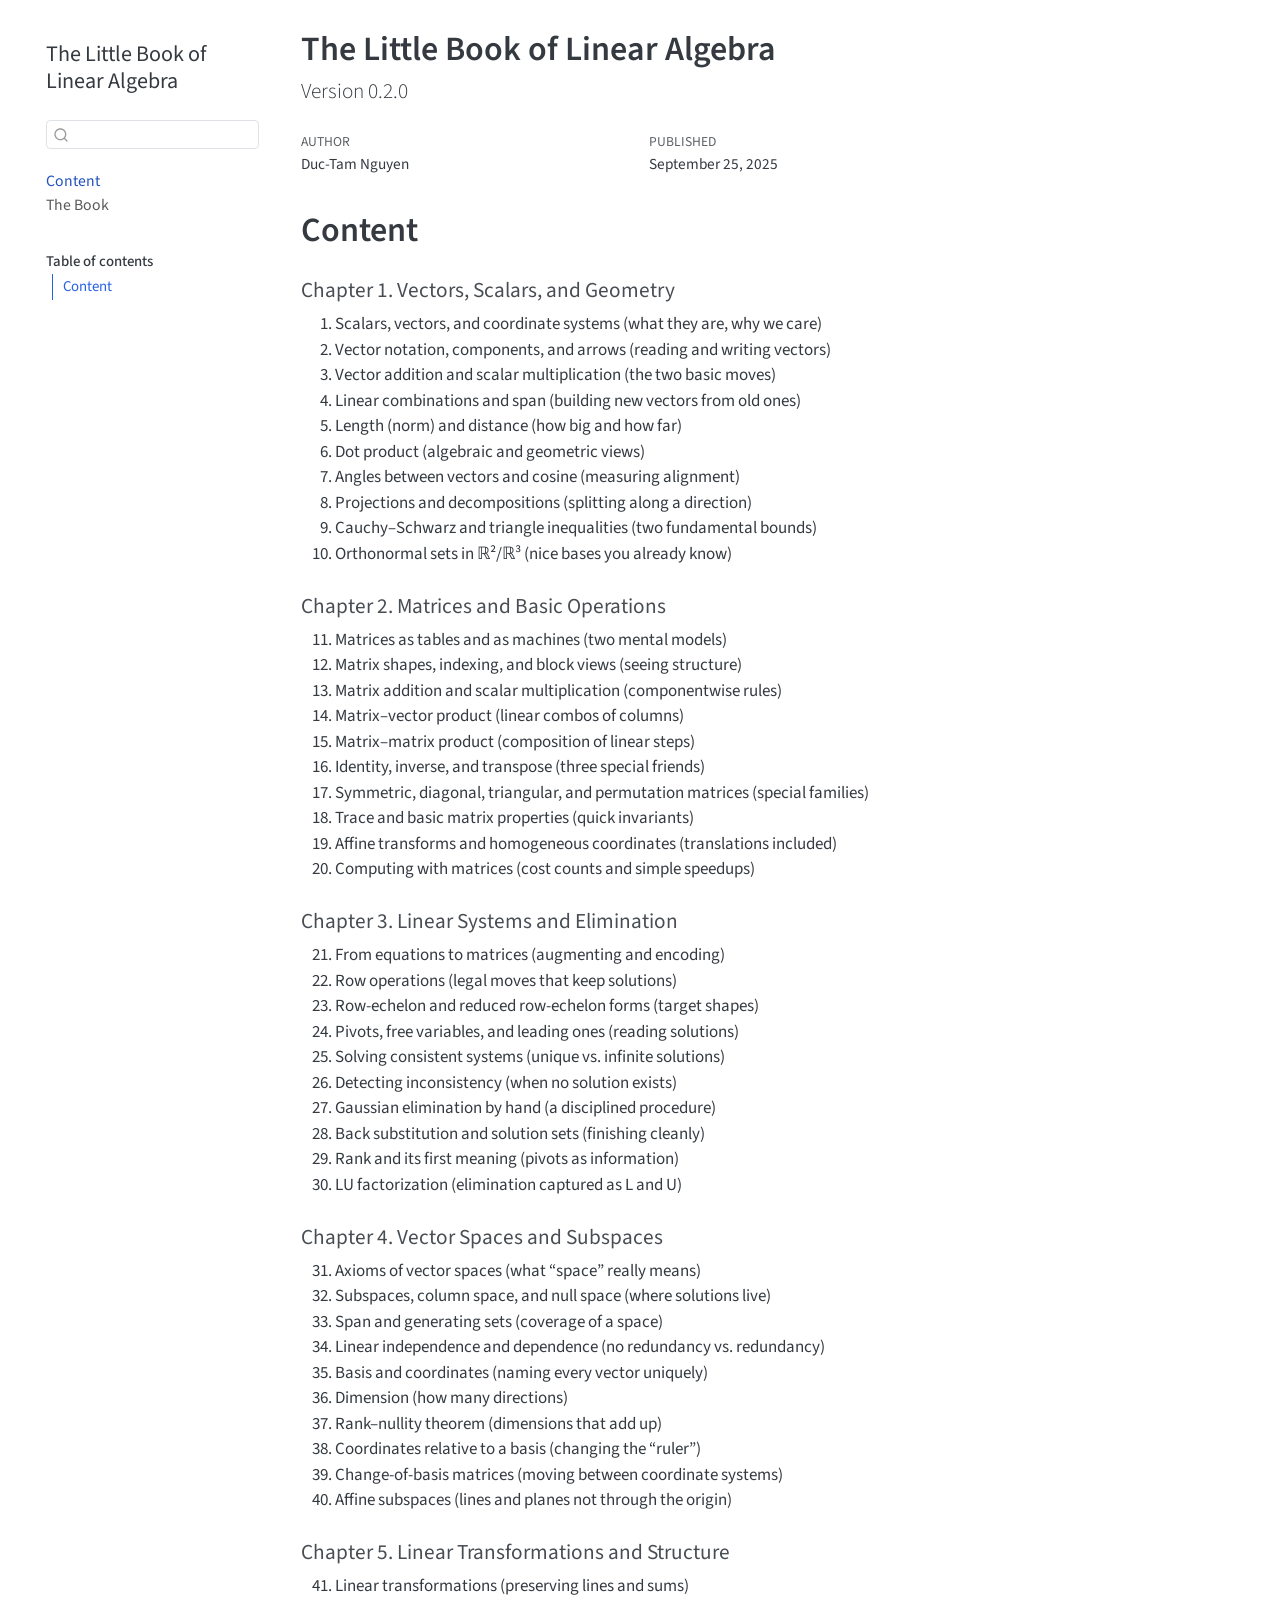
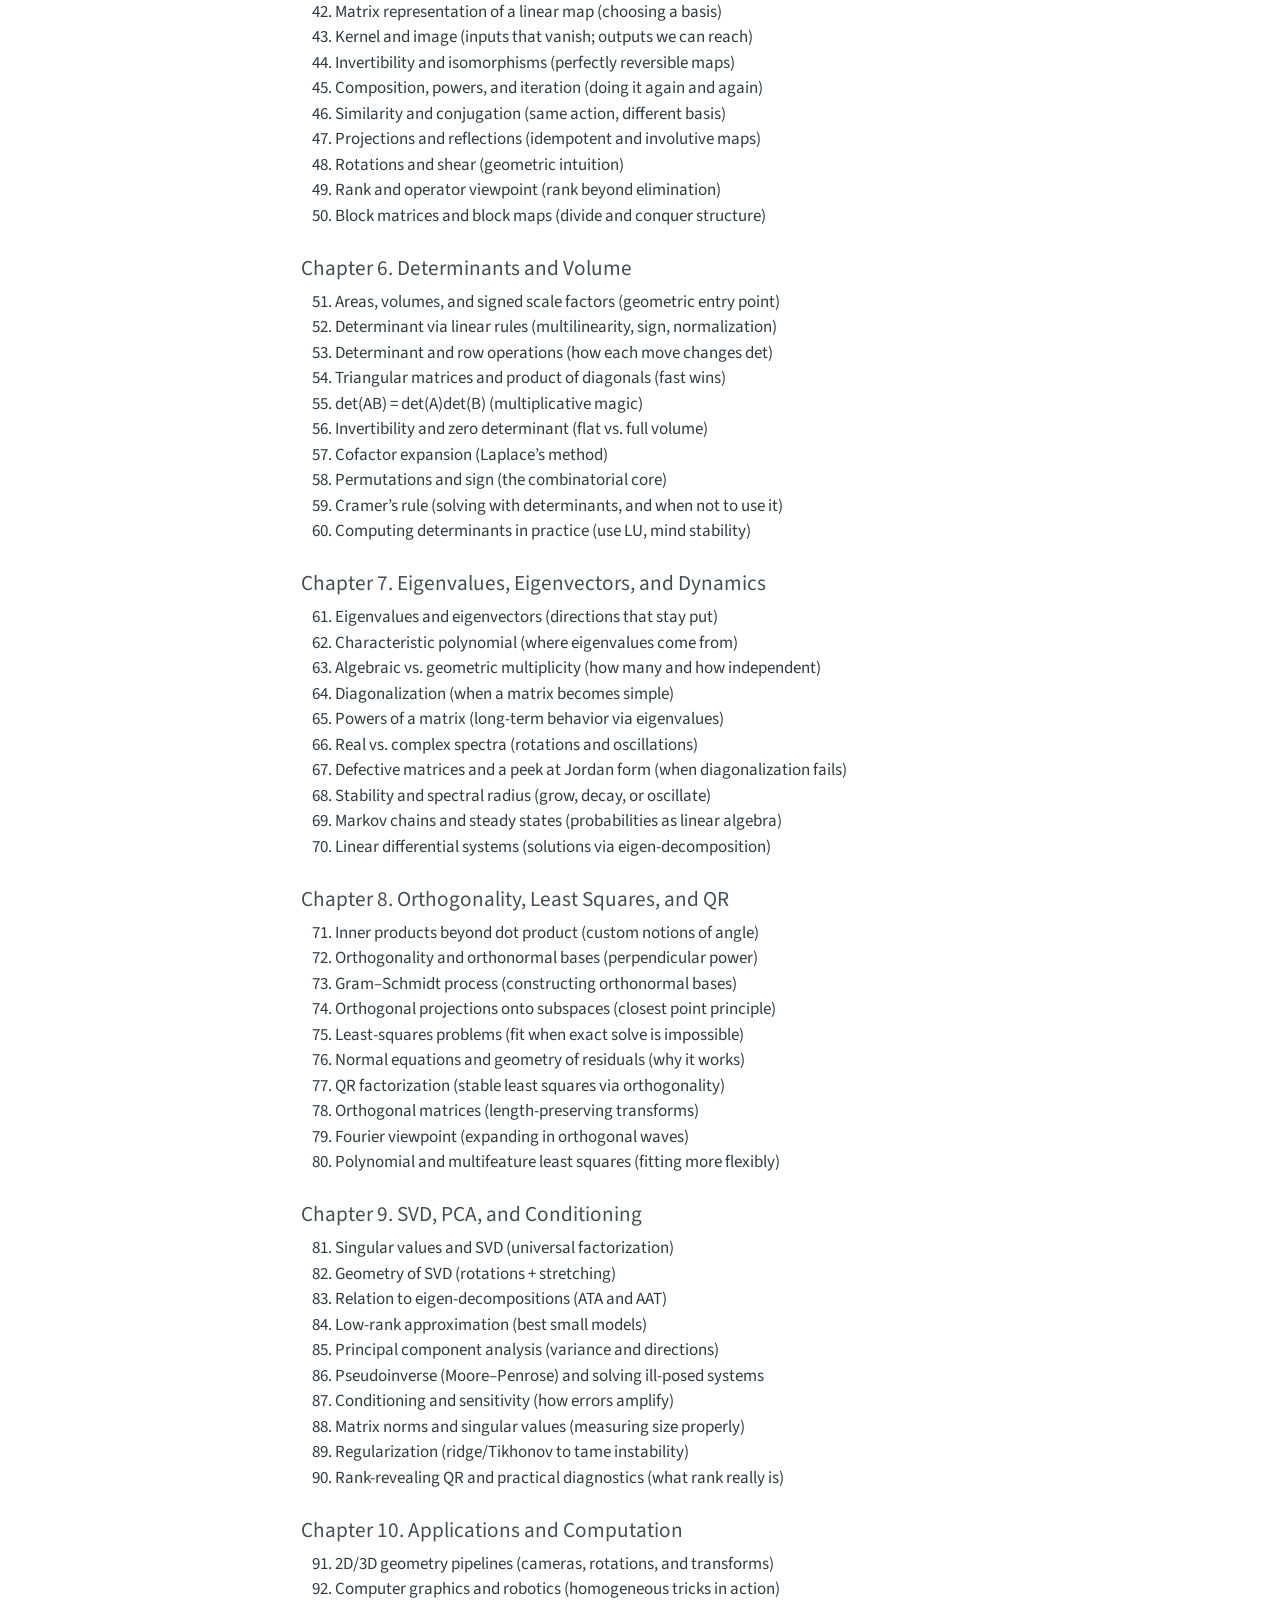
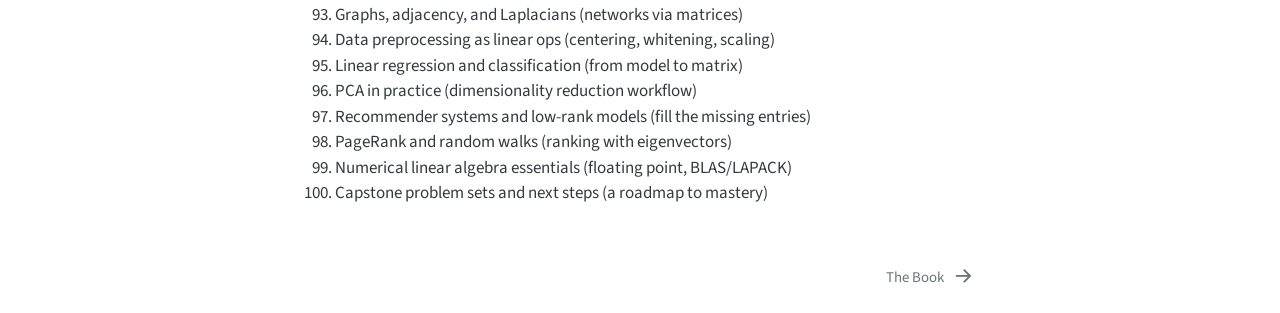
==== docs/index.html @ 1e8b3ba9 "🧮✨ v0.2.0 - Vectors line up, spaces span wide" ====
<!DOCTYPE html>
<html xmlns="http://www.w3.org/1999/xhtml" lang="en" xml:lang="en"><head>

<meta charset="utf-8">
<meta name="generator" content="quarto-1.8.23">

<meta name="viewport" content="width=device-width, initial-scale=1.0, user-scalable=yes">

<meta name="author" content="Duc-Tam Nguyen">
<meta name="dcterms.date" content="2025-09-25">

<title>The Little Book of Linear Algebra</title>
<style>
code{white-space: pre-wrap;}
span.smallcaps{font-variant: small-caps;}
div.columns{display: flex; gap: min(4vw, 1.5em);}
div.column{flex: auto; overflow-x: auto;}
div.hanging-indent{margin-left: 1.5em; text-indent: -1.5em;}
ul.task-list{list-style: none;}
ul.task-list li input[type="checkbox"] {
  width: 0.8em;
  margin: 0 0.8em 0.2em -1em; /* quarto-specific, see https://github.com/quarto-dev/quarto-cli/issues/4556 */ 
  vertical-align: middle;
}
</style>


<script src="site_libs/quarto-nav/quarto-nav.js"></script>
<script src="site_libs/quarto-nav/headroom.min.js"></script>
<script src="site_libs/clipboard/clipboard.min.js"></script>
<script src="site_libs/quarto-search/autocomplete.umd.js"></script>
<script src="site_libs/quarto-search/fuse.min.js"></script>
<script src="site_libs/quarto-search/quarto-search.js"></script>
<meta name="quarto:offset" content="./">
<link href="./books/en-US/book.html" rel="next">
<script src="site_libs/quarto-html/quarto.js" type="module"></script>
<script src="site_libs/quarto-html/tabsets/tabsets.js" type="module"></script>
<script src="site_libs/quarto-html/axe/axe-check.js" type="module"></script>
<script src="site_libs/quarto-html/popper.min.js"></script>
<script src="site_libs/quarto-html/tippy.umd.min.js"></script>
<script src="site_libs/quarto-html/anchor.min.js"></script>
<link href="site_libs/quarto-html/tippy.css" rel="stylesheet">
<link href="site_libs/quarto-html/quarto-syntax-highlighting-1fe81d0376b2c50856e68e651e390326.css" rel="stylesheet" id="quarto-text-highlighting-styles">
<script src="site_libs/bootstrap/bootstrap.min.js"></script>
<link href="site_libs/bootstrap/bootstrap-icons.css" rel="stylesheet">
<link href="site_libs/bootstrap/bootstrap-27c261d06b905028a18691de25d09dde.min.css" rel="stylesheet" append-hash="true" id="quarto-bootstrap" data-mode="light">
<script id="quarto-search-options" type="application/json">{
  "location": "sidebar",
  "copy-button": false,
  "collapse-after": 3,
  "panel-placement": "start",
  "type": "textbox",
  "limit": 50,
  "keyboard-shortcut": [
    "f",
    "/",
    "s"
  ],
  "show-item-context": false,
  "language": {
    "search-no-results-text": "No results",
    "search-matching-documents-text": "matching documents",
    "search-copy-link-title": "Copy link to search",
    "search-hide-matches-text": "Hide additional matches",
    "search-more-match-text": "more match in this document",
    "search-more-matches-text": "more matches in this document",
    "search-clear-button-title": "Clear",
    "search-text-placeholder": "",
    "search-detached-cancel-button-title": "Cancel",
    "search-submit-button-title": "Submit",
    "search-label": "Search"
  }
}</script>


</head>

<body class="nav-sidebar floating quarto-light">

<div id="quarto-search-results"></div>
  <header id="quarto-header" class="headroom fixed-top">
  <nav class="quarto-secondary-nav">
    <div class="container-fluid d-flex">
      <button type="button" class="quarto-btn-toggle btn" data-bs-toggle="collapse" role="button" data-bs-target=".quarto-sidebar-collapse-item" aria-controls="quarto-sidebar" aria-expanded="false" aria-label="Toggle sidebar navigation" onclick="if (window.quartoToggleHeadroom) { window.quartoToggleHeadroom(); }">
        <i class="bi bi-layout-text-sidebar-reverse"></i>
      </button>
        <nav class="quarto-page-breadcrumbs" aria-label="breadcrumb"><ol class="breadcrumb"><li class="breadcrumb-item"><a href="./index.html"><span class="chapter-title">Content</span></a></li></ol></nav>
        <a class="flex-grow-1" role="navigation" data-bs-toggle="collapse" data-bs-target=".quarto-sidebar-collapse-item" aria-controls="quarto-sidebar" aria-expanded="false" aria-label="Toggle sidebar navigation" onclick="if (window.quartoToggleHeadroom) { window.quartoToggleHeadroom(); }">      
        </a>
      <button type="button" class="btn quarto-search-button" aria-label="Search" onclick="window.quartoOpenSearch();">
        <i class="bi bi-search"></i>
      </button>
    </div>
  </nav>
</header>
<!-- content -->
<div id="quarto-content" class="quarto-container page-columns page-rows-contents page-layout-article">
<!-- sidebar -->
  <nav id="quarto-sidebar" class="sidebar collapse collapse-horizontal quarto-sidebar-collapse-item sidebar-navigation floating overflow-auto">
    <div class="pt-lg-2 mt-2 text-left sidebar-header sidebar-header-stacked">
      <a href="./index.html" class="sidebar-logo-link">
      </a>
    <div class="sidebar-title mb-0 py-0">
      <a href="./">The Little Book of Linear Algebra</a> 
    </div>
      </div>
        <div class="mt-2 flex-shrink-0 align-items-center">
        <div class="sidebar-search">
        <div id="quarto-search" class="" title="Search"></div>
        </div>
        </div>
    <div class="sidebar-menu-container"> 
    <ul class="list-unstyled mt-1">
        <li class="sidebar-item">
  <div class="sidebar-item-container"> 
  <a href="./index.html" class="sidebar-item-text sidebar-link active"><span class="chapter-title">Content</span></a>
  </div>
</li>
        <li class="sidebar-item">
  <div class="sidebar-item-container"> 
  <a href="./books/en-US/book.html" class="sidebar-item-text sidebar-link"><span class="chapter-title">The Book</span></a>
  </div>
</li>
    </ul>
    </div>
    <nav id="TOC" role="doc-toc" class="toc-active">
    <h2 id="toc-title">Table of contents</h2>
   
  <ul>
  <li><a href="#content" id="toc-content" class="nav-link active" data-scroll-target="#content">Content</a></li>
  </ul>
</nav>
</nav>
<div id="quarto-sidebar-glass" class="quarto-sidebar-collapse-item" data-bs-toggle="collapse" data-bs-target=".quarto-sidebar-collapse-item"></div>
<!-- margin-sidebar -->
    <div id="quarto-margin-sidebar" class="sidebar margin-sidebar zindex-bottom">
    </div>
<!-- main -->
<main class="content" id="quarto-document-content">

<header id="title-block-header" class="quarto-title-block default">
<div class="quarto-title">
<h1 class="title">The Little Book of Linear Algebra</h1>
<p class="subtitle lead">Version 0.2.0</p>
</div>



<div class="quarto-title-meta">

    <div>
    <div class="quarto-title-meta-heading">Author</div>
    <div class="quarto-title-meta-contents">
             <p>Duc-Tam Nguyen </p>
          </div>
  </div>
    
    <div>
    <div class="quarto-title-meta-heading">Published</div>
    <div class="quarto-title-meta-contents">
      <p class="date">September 25, 2025</p>
    </div>
  </div>
  
    
  </div>
  


</header>


<section id="content" class="level1">
<h1>Content</h1>
<section id="chapter-1.-vectors-scalars-and-geometry" class="level4">
<h4 class="anchored" data-anchor-id="chapter-1.-vectors-scalars-and-geometry">Chapter 1. Vectors, Scalars, and Geometry</h4>
<ol type="1">
<li>Scalars, vectors, and coordinate systems (what they are, why we care)</li>
<li>Vector notation, components, and arrows (reading and writing vectors)</li>
<li>Vector addition and scalar multiplication (the two basic moves)</li>
<li>Linear combinations and span (building new vectors from old ones)</li>
<li>Length (norm) and distance (how big and how far)</li>
<li>Dot product (algebraic and geometric views)</li>
<li>Angles between vectors and cosine (measuring alignment)</li>
<li>Projections and decompositions (splitting along a direction)</li>
<li>Cauchy–Schwarz and triangle inequalities (two fundamental bounds)</li>
<li>Orthonormal sets in ℝ²/ℝ³ (nice bases you already know)</li>
</ol>
</section>
<section id="chapter-2.-matrices-and-basic-operations" class="level4">
<h4 class="anchored" data-anchor-id="chapter-2.-matrices-and-basic-operations">Chapter 2. Matrices and Basic Operations</h4>
<ol start="11" type="1">
<li>Matrices as tables and as machines (two mental models)</li>
<li>Matrix shapes, indexing, and block views (seeing structure)</li>
<li>Matrix addition and scalar multiplication (componentwise rules)</li>
<li>Matrix–vector product (linear combos of columns)</li>
<li>Matrix–matrix product (composition of linear steps)</li>
<li>Identity, inverse, and transpose (three special friends)</li>
<li>Symmetric, diagonal, triangular, and permutation matrices (special families)</li>
<li>Trace and basic matrix properties (quick invariants)</li>
<li>Affine transforms and homogeneous coordinates (translations included)</li>
<li>Computing with matrices (cost counts and simple speedups)</li>
</ol>
</section>
<section id="chapter-3.-linear-systems-and-elimination" class="level4">
<h4 class="anchored" data-anchor-id="chapter-3.-linear-systems-and-elimination">Chapter 3. Linear Systems and Elimination</h4>
<ol start="21" type="1">
<li>From equations to matrices (augmenting and encoding)</li>
<li>Row operations (legal moves that keep solutions)</li>
<li>Row-echelon and reduced row-echelon forms (target shapes)</li>
<li>Pivots, free variables, and leading ones (reading solutions)</li>
<li>Solving consistent systems (unique vs.&nbsp;infinite solutions)</li>
<li>Detecting inconsistency (when no solution exists)</li>
<li>Gaussian elimination by hand (a disciplined procedure)</li>
<li>Back substitution and solution sets (finishing cleanly)</li>
<li>Rank and its first meaning (pivots as information)</li>
<li>LU factorization (elimination captured as L and U)</li>
</ol>
</section>
<section id="chapter-4.-vector-spaces-and-subspaces" class="level4">
<h4 class="anchored" data-anchor-id="chapter-4.-vector-spaces-and-subspaces">Chapter 4. Vector Spaces and Subspaces</h4>
<ol start="31" type="1">
<li>Axioms of vector spaces (what “space” really means)</li>
<li>Subspaces, column space, and null space (where solutions live)</li>
<li>Span and generating sets (coverage of a space)</li>
<li>Linear independence and dependence (no redundancy vs.&nbsp;redundancy)</li>
<li>Basis and coordinates (naming every vector uniquely)</li>
<li>Dimension (how many directions)</li>
<li>Rank–nullity theorem (dimensions that add up)</li>
<li>Coordinates relative to a basis (changing the “ruler”)</li>
<li>Change-of-basis matrices (moving between coordinate systems)</li>
<li>Affine subspaces (lines and planes not through the origin)</li>
</ol>
</section>
<section id="chapter-5.-linear-transformations-and-structure" class="level4">
<h4 class="anchored" data-anchor-id="chapter-5.-linear-transformations-and-structure">Chapter 5. Linear Transformations and Structure</h4>
<ol start="41" type="1">
<li>Linear transformations (preserving lines and sums)</li>
<li>Matrix representation of a linear map (choosing a basis)</li>
<li>Kernel and image (inputs that vanish; outputs we can reach)</li>
<li>Invertibility and isomorphisms (perfectly reversible maps)</li>
<li>Composition, powers, and iteration (doing it again and again)</li>
<li>Similarity and conjugation (same action, different basis)</li>
<li>Projections and reflections (idempotent and involutive maps)</li>
<li>Rotations and shear (geometric intuition)</li>
<li>Rank and operator viewpoint (rank beyond elimination)</li>
<li>Block matrices and block maps (divide and conquer structure)</li>
</ol>
</section>
<section id="chapter-6.-determinants-and-volume" class="level4">
<h4 class="anchored" data-anchor-id="chapter-6.-determinants-and-volume">Chapter 6. Determinants and Volume</h4>
<ol start="51" type="1">
<li>Areas, volumes, and signed scale factors (geometric entry point)</li>
<li>Determinant via linear rules (multilinearity, sign, normalization)</li>
<li>Determinant and row operations (how each move changes det)</li>
<li>Triangular matrices and product of diagonals (fast wins)</li>
<li>det(AB) = det(A)det(B) (multiplicative magic)</li>
<li>Invertibility and zero determinant (flat vs.&nbsp;full volume)</li>
<li>Cofactor expansion (Laplace’s method)</li>
<li>Permutations and sign (the combinatorial core)</li>
<li>Cramer’s rule (solving with determinants, and when not to use it)</li>
<li>Computing determinants in practice (use LU, mind stability)</li>
</ol>
</section>
<section id="chapter-7.-eigenvalues-eigenvectors-and-dynamics" class="level4">
<h4 class="anchored" data-anchor-id="chapter-7.-eigenvalues-eigenvectors-and-dynamics">Chapter 7. Eigenvalues, Eigenvectors, and Dynamics</h4>
<ol start="61" type="1">
<li>Eigenvalues and eigenvectors (directions that stay put)</li>
<li>Characteristic polynomial (where eigenvalues come from)</li>
<li>Algebraic vs.&nbsp;geometric multiplicity (how many and how independent)</li>
<li>Diagonalization (when a matrix becomes simple)</li>
<li>Powers of a matrix (long-term behavior via eigenvalues)</li>
<li>Real vs.&nbsp;complex spectra (rotations and oscillations)</li>
<li>Defective matrices and a peek at Jordan form (when diagonalization fails)</li>
<li>Stability and spectral radius (grow, decay, or oscillate)</li>
<li>Markov chains and steady states (probabilities as linear algebra)</li>
<li>Linear differential systems (solutions via eigen-decomposition)</li>
</ol>
</section>
<section id="chapter-8.-orthogonality-least-squares-and-qr" class="level4">
<h4 class="anchored" data-anchor-id="chapter-8.-orthogonality-least-squares-and-qr">Chapter 8. Orthogonality, Least Squares, and QR</h4>
<ol start="71" type="1">
<li>Inner products beyond dot product (custom notions of angle)</li>
<li>Orthogonality and orthonormal bases (perpendicular power)</li>
<li>Gram–Schmidt process (constructing orthonormal bases)</li>
<li>Orthogonal projections onto subspaces (closest point principle)</li>
<li>Least-squares problems (fit when exact solve is impossible)</li>
<li>Normal equations and geometry of residuals (why it works)</li>
<li>QR factorization (stable least squares via orthogonality)</li>
<li>Orthogonal matrices (length-preserving transforms)</li>
<li>Fourier viewpoint (expanding in orthogonal waves)</li>
<li>Polynomial and multifeature least squares (fitting more flexibly)</li>
</ol>
</section>
<section id="chapter-9.-svd-pca-and-conditioning" class="level4">
<h4 class="anchored" data-anchor-id="chapter-9.-svd-pca-and-conditioning">Chapter 9. SVD, PCA, and Conditioning</h4>
<ol start="81" type="1">
<li>Singular values and SVD (universal factorization)</li>
<li>Geometry of SVD (rotations + stretching)</li>
<li>Relation to eigen-decompositions (ATA and AAT)</li>
<li>Low-rank approximation (best small models)</li>
<li>Principal component analysis (variance and directions)</li>
<li>Pseudoinverse (Moore–Penrose) and solving ill-posed systems</li>
<li>Conditioning and sensitivity (how errors amplify)</li>
<li>Matrix norms and singular values (measuring size properly)</li>
<li>Regularization (ridge/Tikhonov to tame instability)</li>
<li>Rank-revealing QR and practical diagnostics (what rank really is)</li>
</ol>
</section>
<section id="chapter-10.-applications-and-computation" class="level4">
<h4 class="anchored" data-anchor-id="chapter-10.-applications-and-computation">Chapter 10. Applications and Computation</h4>
<ol start="91" type="1">
<li>2D/3D geometry pipelines (cameras, rotations, and transforms)</li>
<li>Computer graphics and robotics (homogeneous tricks in action)</li>
<li>Graphs, adjacency, and Laplacians (networks via matrices)</li>
<li>Data preprocessing as linear ops (centering, whitening, scaling)</li>
<li>Linear regression and classification (from model to matrix)</li>
<li>PCA in practice (dimensionality reduction workflow)</li>
<li>Recommender systems and low-rank models (fill the missing entries)</li>
<li>PageRank and random walks (ranking with eigenvectors)</li>
<li>Numerical linear algebra essentials (floating point, BLAS/LAPACK)</li>
<li>Capstone problem sets and next steps (a roadmap to mastery)</li>
</ol>


</section>
</section>

</main> <!-- /main -->
<script id="quarto-html-after-body" type="application/javascript">
  window.document.addEventListener("DOMContentLoaded", function (event) {
    const icon = "";
    const anchorJS = new window.AnchorJS();
    anchorJS.options = {
      placement: 'right',
      icon: icon
    };
    anchorJS.add('.anchored');
    const isCodeAnnotation = (el) => {
      for (const clz of el.classList) {
        if (clz.startsWith('code-annotation-')) {                     
          return true;
        }
      }
      return false;
    }
    const onCopySuccess = function(e) {
      // button target
      const button = e.trigger;
      // don't keep focus
      button.blur();
      // flash "checked"
      button.classList.add('code-copy-button-checked');
      var currentTitle = button.getAttribute("title");
      button.setAttribute("title", "Copied!");
      let tooltip;
      if (window.bootstrap) {
        button.setAttribute("data-bs-toggle", "tooltip");
        button.setAttribute("data-bs-placement", "left");
        button.setAttribute("data-bs-title", "Copied!");
        tooltip = new bootstrap.Tooltip(button, 
          { trigger: "manual", 
            customClass: "code-copy-button-tooltip",
            offset: [0, -8]});
        tooltip.show();    
      }
      setTimeout(function() {
        if (tooltip) {
          tooltip.hide();
          button.removeAttribute("data-bs-title");
          button.removeAttribute("data-bs-toggle");
          button.removeAttribute("data-bs-placement");
        }
        button.setAttribute("title", currentTitle);
        button.classList.remove('code-copy-button-checked');
      }, 1000);
      // clear code selection
      e.clearSelection();
    }
    const getTextToCopy = function(trigger) {
      const outerScaffold = trigger.parentElement.cloneNode(true);
      const codeEl = outerScaffold.querySelector('code');
      for (const childEl of codeEl.children) {
        if (isCodeAnnotation(childEl)) {
          childEl.remove();
        }
      }
      return codeEl.innerText;
    }
    const clipboard = new window.ClipboardJS('.code-copy-button:not([data-in-quarto-modal])', {
      text: getTextToCopy
    });
    clipboard.on('success', onCopySuccess);
    if (window.document.getElementById('quarto-embedded-source-code-modal')) {
      const clipboardModal = new window.ClipboardJS('.code-copy-button[data-in-quarto-modal]', {
        text: getTextToCopy,
        container: window.document.getElementById('quarto-embedded-source-code-modal')
      });
      clipboardModal.on('success', onCopySuccess);
    }
      var localhostRegex = new RegExp(/^(?:http|https):\/\/localhost\:?[0-9]*\//);
      var mailtoRegex = new RegExp(/^mailto:/);
        var filterRegex = new RegExp('/' + window.location.host + '/');
      var isInternal = (href) => {
          return filterRegex.test(href) || localhostRegex.test(href) || mailtoRegex.test(href);
      }
      // Inspect non-navigation links and adorn them if external
     var links = window.document.querySelectorAll('a[href]:not(.nav-link):not(.navbar-brand):not(.toc-action):not(.sidebar-link):not(.sidebar-item-toggle):not(.pagination-link):not(.no-external):not([aria-hidden]):not(.dropdown-item):not(.quarto-navigation-tool):not(.about-link)');
      for (var i=0; i<links.length; i++) {
        const link = links[i];
        if (!isInternal(link.href)) {
          // undo the damage that might have been done by quarto-nav.js in the case of
          // links that we want to consider external
          if (link.dataset.originalHref !== undefined) {
            link.href = link.dataset.originalHref;
          }
        }
      }
    function tippyHover(el, contentFn, onTriggerFn, onUntriggerFn) {
      const config = {
        allowHTML: true,
        maxWidth: 500,
        delay: 100,
        arrow: false,
        appendTo: function(el) {
            return el.parentElement;
        },
        interactive: true,
        interactiveBorder: 10,
        theme: 'quarto',
        placement: 'bottom-start',
      };
      if (contentFn) {
        config.content = contentFn;
      }
      if (onTriggerFn) {
        config.onTrigger = onTriggerFn;
      }
      if (onUntriggerFn) {
        config.onUntrigger = onUntriggerFn;
      }
      window.tippy(el, config); 
    }
    const noterefs = window.document.querySelectorAll('a[role="doc-noteref"]');
    for (var i=0; i<noterefs.length; i++) {
      const ref = noterefs[i];
      tippyHover(ref, function() {
        // use id or data attribute instead here
        let href = ref.getAttribute('data-footnote-href') || ref.getAttribute('href');
        try { href = new URL(href).hash; } catch {}
        const id = href.replace(/^#\/?/, "");
        const note = window.document.getElementById(id);
        if (note) {
          return note.innerHTML;
        } else {
          return "";
        }
      });
    }
    const xrefs = window.document.querySelectorAll('a.quarto-xref');
    const processXRef = (id, note) => {
      // Strip column container classes
      const stripColumnClz = (el) => {
        el.classList.remove("page-full", "page-columns");
        if (el.children) {
          for (const child of el.children) {
            stripColumnClz(child);
          }
        }
      }
      stripColumnClz(note)
      if (id === null || id.startsWith('sec-')) {
        // Special case sections, only their first couple elements
        const container = document.createElement("div");
        if (note.children && note.children.length > 2) {
          container.appendChild(note.children[0].cloneNode(true));
          for (let i = 1; i < note.children.length; i++) {
            const child = note.children[i];
            if (child.tagName === "P" && child.innerText === "") {
              continue;
            } else {
              container.appendChild(child.cloneNode(true));
              break;
            }
          }
          if (window.Quarto?.typesetMath) {
            window.Quarto.typesetMath(container);
          }
          return container.innerHTML
        } else {
          if (window.Quarto?.typesetMath) {
            window.Quarto.typesetMath(note);
          }
          return note.innerHTML;
        }
      } else {
        // Remove any anchor links if they are present
        const anchorLink = note.querySelector('a.anchorjs-link');
        if (anchorLink) {
          anchorLink.remove();
        }
        if (window.Quarto?.typesetMath) {
          window.Quarto.typesetMath(note);
        }
        if (note.classList.contains("callout")) {
          return note.outerHTML;
        } else {
          return note.innerHTML;
        }
      }
    }
    for (var i=0; i<xrefs.length; i++) {
      const xref = xrefs[i];
      tippyHover(xref, undefined, function(instance) {
        instance.disable();
        let url = xref.getAttribute('href');
        let hash = undefined; 
        if (url.startsWith('#')) {
          hash = url;
        } else {
          try { hash = new URL(url).hash; } catch {}
        }
        if (hash) {
          const id = hash.replace(/^#\/?/, "");
          const note = window.document.getElementById(id);
          if (note !== null) {
            try {
              const html = processXRef(id, note.cloneNode(true));
              instance.setContent(html);
            } finally {
              instance.enable();
              instance.show();
            }
          } else {
            // See if we can fetch this
            fetch(url.split('#')[0])
            .then(res => res.text())
            .then(html => {
              const parser = new DOMParser();
              const htmlDoc = parser.parseFromString(html, "text/html");
              const note = htmlDoc.getElementById(id);
              if (note !== null) {
                const html = processXRef(id, note);
                instance.setContent(html);
              } 
            }).finally(() => {
              instance.enable();
              instance.show();
            });
          }
        } else {
          // See if we can fetch a full url (with no hash to target)
          // This is a special case and we should probably do some content thinning / targeting
          fetch(url)
          .then(res => res.text())
          .then(html => {
            const parser = new DOMParser();
            const htmlDoc = parser.parseFromString(html, "text/html");
            const note = htmlDoc.querySelector('main.content');
            if (note !== null) {
              // This should only happen for chapter cross references
              // (since there is no id in the URL)
              // remove the first header
              if (note.children.length > 0 && note.children[0].tagName === "HEADER") {
                note.children[0].remove();
              }
              const html = processXRef(null, note);
              instance.setContent(html);
            } 
          }).finally(() => {
            instance.enable();
            instance.show();
          });
        }
      }, function(instance) {
      });
    }
        let selectedAnnoteEl;
        const selectorForAnnotation = ( cell, annotation) => {
          let cellAttr = 'data-code-cell="' + cell + '"';
          let lineAttr = 'data-code-annotation="' +  annotation + '"';
          const selector = 'span[' + cellAttr + '][' + lineAttr + ']';
          return selector;
        }
        const selectCodeLines = (annoteEl) => {
          const doc = window.document;
          const targetCell = annoteEl.getAttribute("data-target-cell");
          const targetAnnotation = annoteEl.getAttribute("data-target-annotation");
          const annoteSpan = window.document.querySelector(selectorForAnnotation(targetCell, targetAnnotation));
          const lines = annoteSpan.getAttribute("data-code-lines").split(",");
          const lineIds = lines.map((line) => {
            return targetCell + "-" + line;
          })
          let top = null;
          let height = null;
          let parent = null;
          if (lineIds.length > 0) {
              //compute the position of the single el (top and bottom and make a div)
              const el = window.document.getElementById(lineIds[0]);
              top = el.offsetTop;
              height = el.offsetHeight;
              parent = el.parentElement.parentElement;
            if (lineIds.length > 1) {
              const lastEl = window.document.getElementById(lineIds[lineIds.length - 1]);
              const bottom = lastEl.offsetTop + lastEl.offsetHeight;
              height = bottom - top;
            }
            if (top !== null && height !== null && parent !== null) {
              // cook up a div (if necessary) and position it 
              let div = window.document.getElementById("code-annotation-line-highlight");
              if (div === null) {
                div = window.document.createElement("div");
                div.setAttribute("id", "code-annotation-line-highlight");
                div.style.position = 'absolute';
                parent.appendChild(div);
              }
              div.style.top = top - 2 + "px";
              div.style.height = height + 4 + "px";
              div.style.left = 0;
              let gutterDiv = window.document.getElementById("code-annotation-line-highlight-gutter");
              if (gutterDiv === null) {
                gutterDiv = window.document.createElement("div");
                gutterDiv.setAttribute("id", "code-annotation-line-highlight-gutter");
                gutterDiv.style.position = 'absolute';
                const codeCell = window.document.getElementById(targetCell);
                const gutter = codeCell.querySelector('.code-annotation-gutter');
                gutter.appendChild(gutterDiv);
              }
              gutterDiv.style.top = top - 2 + "px";
              gutterDiv.style.height = height + 4 + "px";
            }
            selectedAnnoteEl = annoteEl;
          }
        };
        const unselectCodeLines = () => {
          const elementsIds = ["code-annotation-line-highlight", "code-annotation-line-highlight-gutter"];
          elementsIds.forEach((elId) => {
            const div = window.document.getElementById(elId);
            if (div) {
              div.remove();
            }
          });
          selectedAnnoteEl = undefined;
        };
          // Handle positioning of the toggle
      window.addEventListener(
        "resize",
        throttle(() => {
          elRect = undefined;
          if (selectedAnnoteEl) {
            selectCodeLines(selectedAnnoteEl);
          }
        }, 10)
      );
      function throttle(fn, ms) {
      let throttle = false;
      let timer;
        return (...args) => {
          if(!throttle) { // first call gets through
              fn.apply(this, args);
              throttle = true;
          } else { // all the others get throttled
              if(timer) clearTimeout(timer); // cancel #2
              timer = setTimeout(() => {
                fn.apply(this, args);
                timer = throttle = false;
              }, ms);
          }
        };
      }
        // Attach click handler to the DT
        const annoteDls = window.document.querySelectorAll('dt[data-target-cell]');
        for (const annoteDlNode of annoteDls) {
          annoteDlNode.addEventListener('click', (event) => {
            const clickedEl = event.target;
            if (clickedEl !== selectedAnnoteEl) {
              unselectCodeLines();
              const activeEl = window.document.querySelector('dt[data-target-cell].code-annotation-active');
              if (activeEl) {
                activeEl.classList.remove('code-annotation-active');
              }
              selectCodeLines(clickedEl);
              clickedEl.classList.add('code-annotation-active');
            } else {
              // Unselect the line
              unselectCodeLines();
              clickedEl.classList.remove('code-annotation-active');
            }
          });
        }
    const findCites = (el) => {
      const parentEl = el.parentElement;
      if (parentEl) {
        const cites = parentEl.dataset.cites;
        if (cites) {
          return {
            el,
            cites: cites.split(' ')
          };
        } else {
          return findCites(el.parentElement)
        }
      } else {
        return undefined;
      }
    };
    var bibliorefs = window.document.querySelectorAll('a[role="doc-biblioref"]');
    for (var i=0; i<bibliorefs.length; i++) {
      const ref = bibliorefs[i];
      const citeInfo = findCites(ref);
      if (citeInfo) {
        tippyHover(citeInfo.el, function() {
          var popup = window.document.createElement('div');
          citeInfo.cites.forEach(function(cite) {
            var citeDiv = window.document.createElement('div');
            citeDiv.classList.add('hanging-indent');
            citeDiv.classList.add('csl-entry');
            var biblioDiv = window.document.getElementById('ref-' + cite);
            if (biblioDiv) {
              citeDiv.innerHTML = biblioDiv.innerHTML;
            }
            popup.appendChild(citeDiv);
          });
          return popup.innerHTML;
        });
      }
    }
  });
  </script>
<nav class="page-navigation">
  <div class="nav-page nav-page-previous">
  </div>
  <div class="nav-page nav-page-next">
      <a href="./books/en-US/book.html" class="pagination-link" aria-label="The Book">
        <span class="nav-page-text"><span class="chapter-title">The Book</span></span> <i class="bi bi-arrow-right-short"></i>
      </a>
  </div>
</nav>
</div> <!-- /content -->




</body></html>
---- docs/site_libs/quarto-html/tippy.css ----
.tippy-box[data-animation=fade][data-state=hidden]{opacity:0}[data-tippy-root]{max-width:calc(100vw - 10px)}.tippy-box{position:relative;background-color:#333;color:#fff;border-radius:4px;font-size:14px;line-height:1.4;white-space:normal;outline:0;transition-property:transform,visibility,opacity}.tippy-box[data-placement^=top]>.tippy-arrow{bottom:0}.tippy-box[data-placement^=top]>.tippy-arrow:before{bottom:-7px;left:0;border-width:8px 8px 0;border-top-color:initial;transform-origin:center top}.tippy-box[data-placement^=bottom]>.tippy-arrow{top:0}.tippy-box[data-placement^=bottom]>.tippy-arrow:before{top:-7px;left:0;border-width:0 8px 8px;border-bottom-color:initial;transform-origin:center bottom}.tippy-box[data-placement^=left]>.tippy-arrow{right:0}.tippy-box[data-placement^=left]>.tippy-arrow:before{border-width:8px 0 8px 8px;border-left-color:initial;right:-7px;transform-origin:center left}.tippy-box[data-placement^=right]>.tippy-arrow{left:0}.tippy-box[data-placement^=right]>.tippy-arrow:before{left:-7px;border-width:8px 8px 8px 0;border-right-color:initial;transform-origin:center right}.tippy-box[data-inertia][data-state=visible]{transition-timing-function:cubic-bezier(.54,1.5,.38,1.11)}.tippy-arrow{width:16px;height:16px;color:#333}.tippy-arrow:before{content:"";position:absolute;border-color:transparent;border-style:solid}.tippy-content{position:relative;padding:5px 9px;z-index:1}
---- docs/site_libs/quarto-html/quarto-syntax-highlighting-1fe81d0376b2c50856e68e651e390326.css ----
/* quarto syntax highlight colors */
:root {
  --quarto-hl-ot-color: #003B4F;
  --quarto-hl-at-color: #657422;
  --quarto-hl-ss-color: #20794D;
  --quarto-hl-an-color: #5E5E5E;
  --quarto-hl-fu-color: #4758AB;
  --quarto-hl-st-color: #20794D;
  --quarto-hl-cf-color: #003B4F;
  --quarto-hl-op-color: #5E5E5E;
  --quarto-hl-er-color: #AD0000;
  --quarto-hl-bn-color: #AD0000;
  --quarto-hl-al-color: #AD0000;
  --quarto-hl-va-color: #111111;
  --quarto-hl-bu-color: inherit;
  --quarto-hl-ex-color: inherit;
  --quarto-hl-pp-color: #AD0000;
  --quarto-hl-in-color: #5E5E5E;
  --quarto-hl-vs-color: #20794D;
  --quarto-hl-wa-color: #5E5E5E;
  --quarto-hl-do-color: #5E5E5E;
  --quarto-hl-im-color: #00769E;
  --quarto-hl-ch-color: #20794D;
  --quarto-hl-dt-color: #AD0000;
  --quarto-hl-fl-color: #AD0000;
  --quarto-hl-co-color: #5E5E5E;
  --quarto-hl-cv-color: #5E5E5E;
  --quarto-hl-cn-color: #8f5902;
  --quarto-hl-sc-color: #5E5E5E;
  --quarto-hl-dv-color: #AD0000;
  --quarto-hl-kw-color: #003B4F;
}

/* other quarto variables */
:root {
  --quarto-font-monospace: SFMono-Regular, Menlo, Monaco, Consolas, "Liberation Mono", "Courier New", monospace;
}

/* syntax highlight based on Pandoc's rules */
pre > code.sourceCode > span {
  color: #003B4F;
}

code.sourceCode > span {
  color: #003B4F;
}

div.sourceCode,
div.sourceCode pre.sourceCode {
  color: #003B4F;
}

/* Normal */
code span {
  color: #003B4F;
}

/* Alert */
code span.al {
  color: #AD0000;
  font-style: inherit;
}

/* Annotation */
code span.an {
  color: #5E5E5E;
  font-style: inherit;
}

/* Attribute */
code span.at {
  color: #657422;
  font-style: inherit;
}

/* BaseN */
code span.bn {
  color: #AD0000;
  font-style: inherit;
}

/* BuiltIn */
code span.bu {
  font-style: inherit;
}

/* ControlFlow */
code span.cf {
  color: #003B4F;
  font-weight: bold;
  font-style: inherit;
}

/* Char */
code span.ch {
  color: #20794D;
  font-style: inherit;
}

/* Constant */
code span.cn {
  color: #8f5902;
  font-style: inherit;
}

/* Comment */
code span.co {
  color: #5E5E5E;
  font-style: inherit;
}

/* CommentVar */
code span.cv {
  color: #5E5E5E;
  font-style: italic;
}

/* Documentation */
code span.do {
  color: #5E5E5E;
  font-style: italic;
}

/* DataType */
code span.dt {
  color: #AD0000;
  font-style: inherit;
}

/* DecVal */
code span.dv {
  color: #AD0000;
  font-style: inherit;
}

/* Error */
code span.er {
  color: #AD0000;
  font-style: inherit;
}

/* Extension */
code span.ex {
  font-style: inherit;
}

/* Float */
code span.fl {
  color: #AD0000;
  font-style: inherit;
}

/* Function */
code span.fu {
  color: #4758AB;
  font-style: inherit;
}

/* Import */
code span.im {
  color: #00769E;
  font-style: inherit;
}

/* Information */
code span.in {
  color: #5E5E5E;
  font-style: inherit;
}

/* Keyword */
code span.kw {
  color: #003B4F;
  font-weight: bold;
  font-style: inherit;
}

/* Operator */
code span.op {
  color: #5E5E5E;
  font-style: inherit;
}

/* Other */
code span.ot {
  color: #003B4F;
  font-style: inherit;
}

/* Preprocessor */
code span.pp {
  color: #AD0000;
  font-style: inherit;
}

/* SpecialChar */
code span.sc {
  color: #5E5E5E;
  font-style: inherit;
}

/* SpecialString */
code span.ss {
  color: #20794D;
  font-style: inherit;
}

/* String */
code span.st {
  color: #20794D;
  font-style: inherit;
}

/* Variable */
code span.va {
  color: #111111;
  font-style: inherit;
}

/* VerbatimString */
code span.vs {
  color: #20794D;
  font-style: inherit;
}

/* Warning */
code span.wa {
  color: #5E5E5E;
  font-style: italic;
}

.prevent-inlining {
  content: "</";
}

/*# sourceMappingURL=0962dd5d778b71b9c38e7b9c80c0f202.css.map */
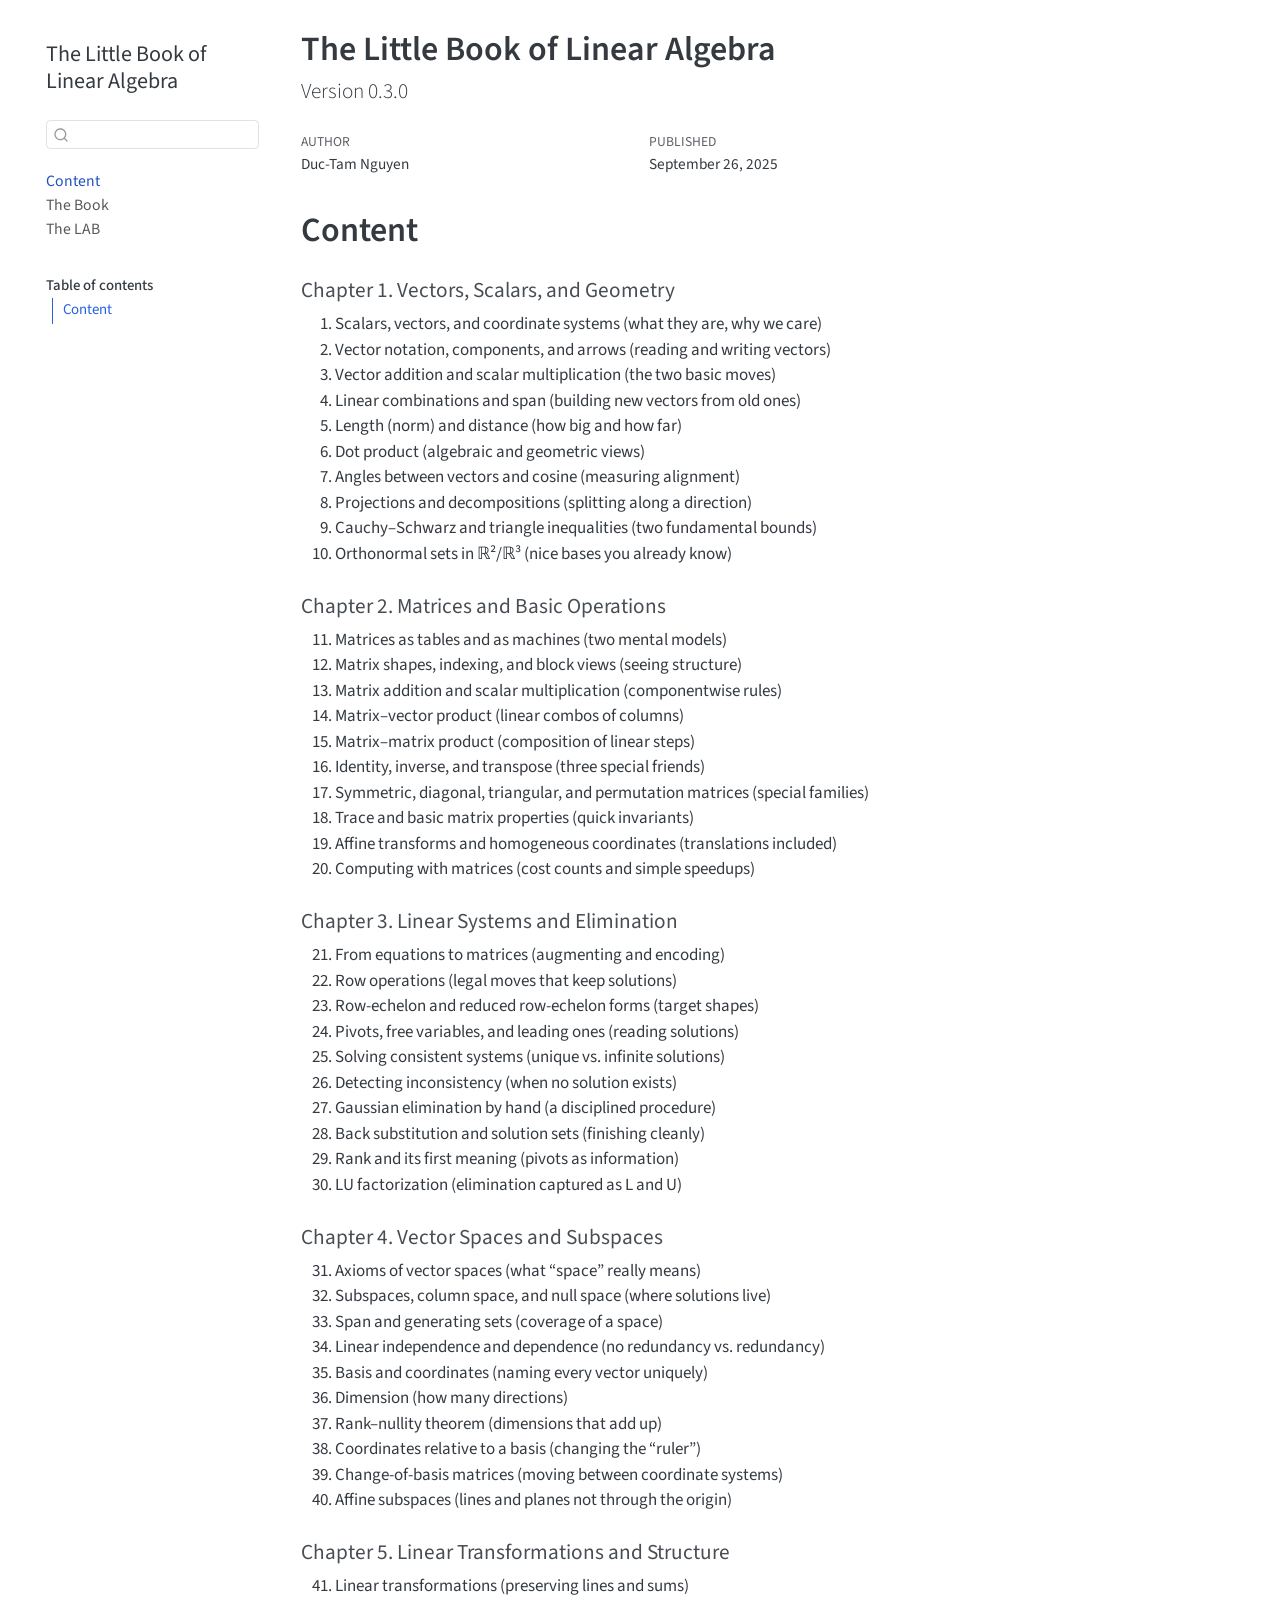
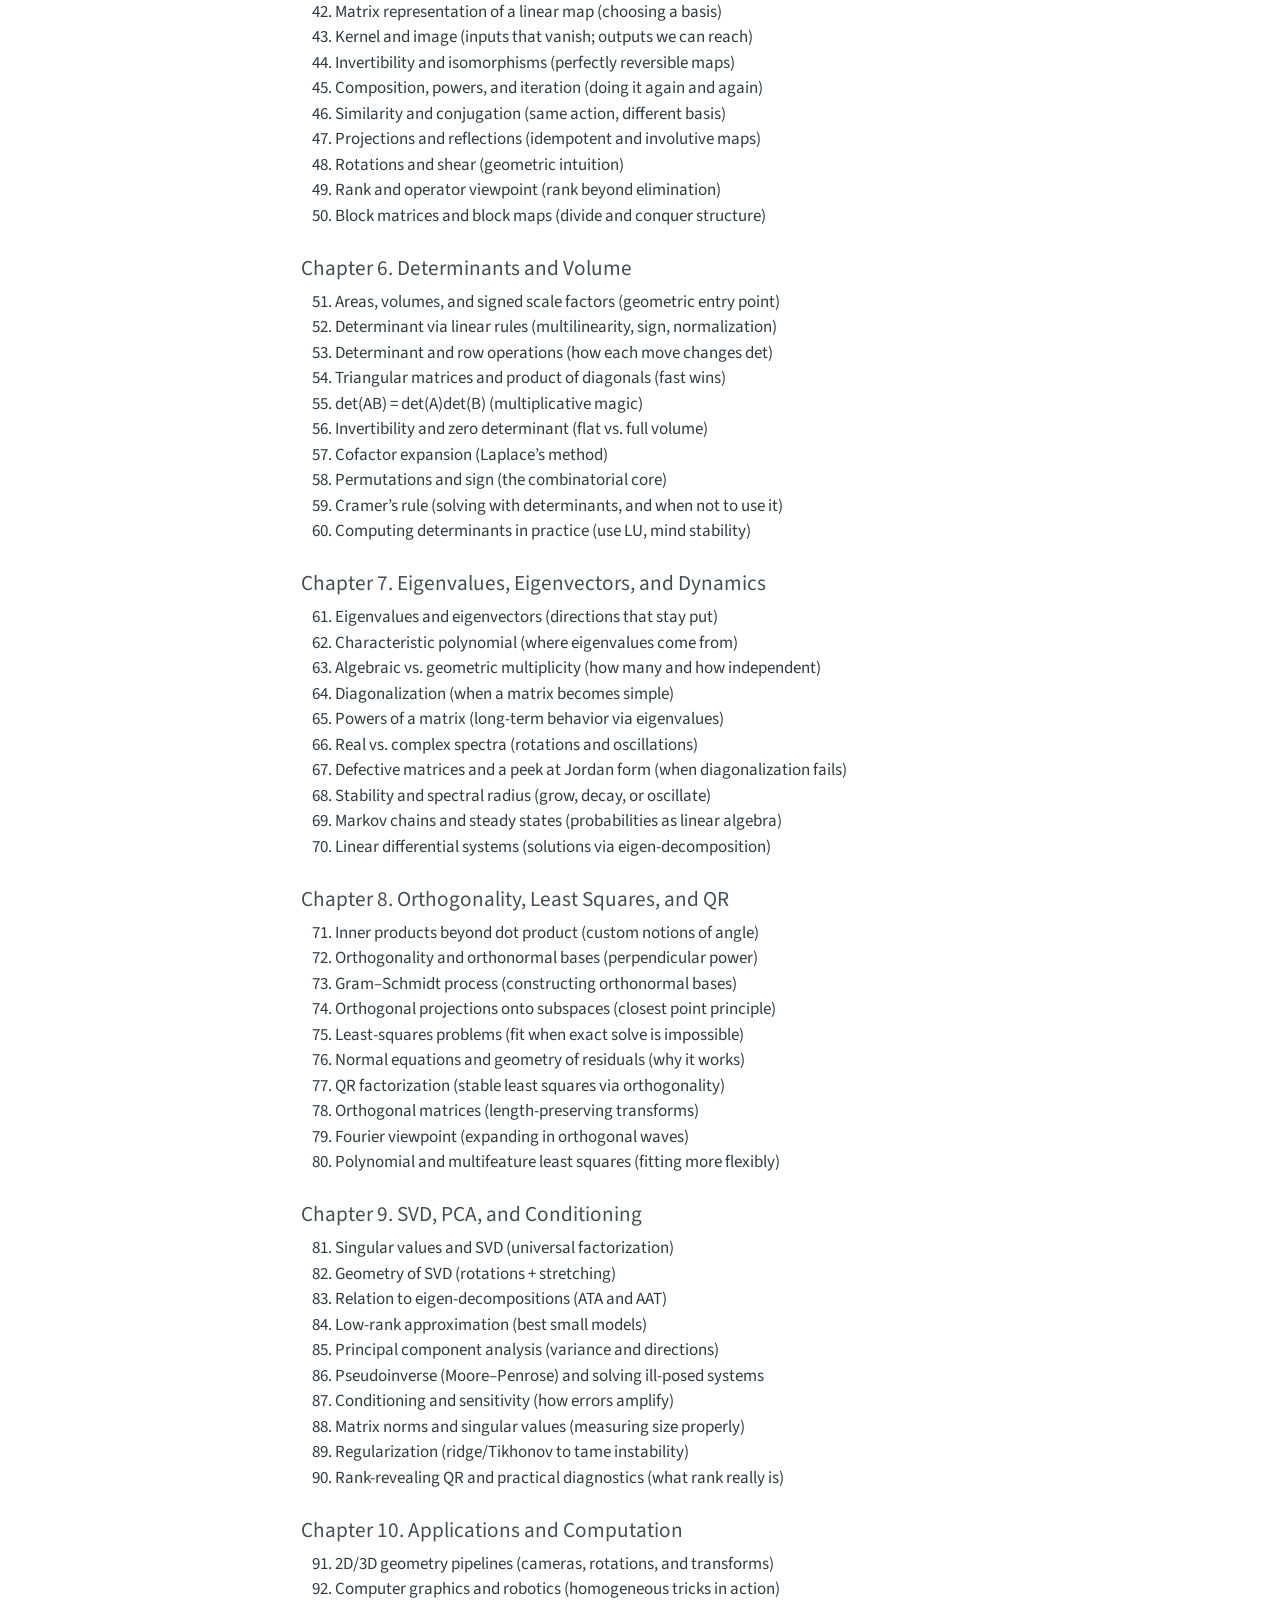
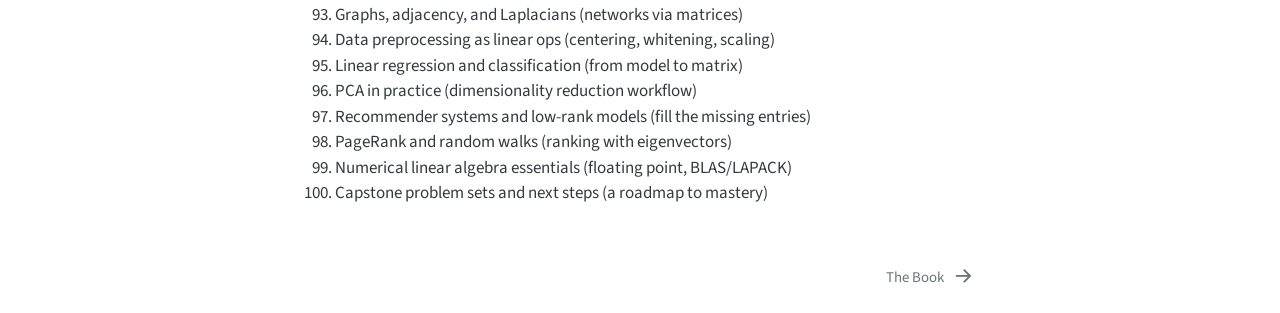
==== commit f5de9103: "🧪✨ v0.3.0 - Linear Algebra goes hands-on, experiment time" ====
--- a/docs/index.html
+++ b/docs/index.html
@@ -7,7 +7,7 @@
 <meta name="viewport" content="width=device-width, initial-scale=1.0, user-scalable=yes">
 
 <meta name="author" content="Duc-Tam Nguyen">
-<meta name="dcterms.date" content="2025-09-25">
+<meta name="dcterms.date" content="2025-09-26">
 
 <title>The Little Book of Linear Algebra</title>
 <style>
@@ -121,6 +121,11 @@
   <a href="./books/en-US/book.html" class="sidebar-item-text sidebar-link"><span class="chapter-title">The Book</span></a>
   </div>
 </li>
+        <li class="sidebar-item">
+  <div class="sidebar-item-container"> 
+  <a href="./books/en-US/lab.html" class="sidebar-item-text sidebar-link"><span class="chapter-title">The LAB</span></a>
+  </div>
+</li>
     </ul>
     </div>
     <nav id="TOC" role="doc-toc" class="toc-active">
@@ -141,7 +146,7 @@
 <header id="title-block-header" class="quarto-title-block default">
 <div class="quarto-title">
 <h1 class="title">The Little Book of Linear Algebra</h1>
-<p class="subtitle lead">Version 0.2.0</p>
+<p class="subtitle lead">Version 0.3.0</p>
 </div>
 
 
@@ -158,7 +163,7 @@
     <div>
     <div class="quarto-title-meta-heading">Published</div>
     <div class="quarto-title-meta-contents">
-      <p class="date">September 25, 2025</p>
+      <p class="date">September 26, 2025</p>
     </div>
   </div>
   
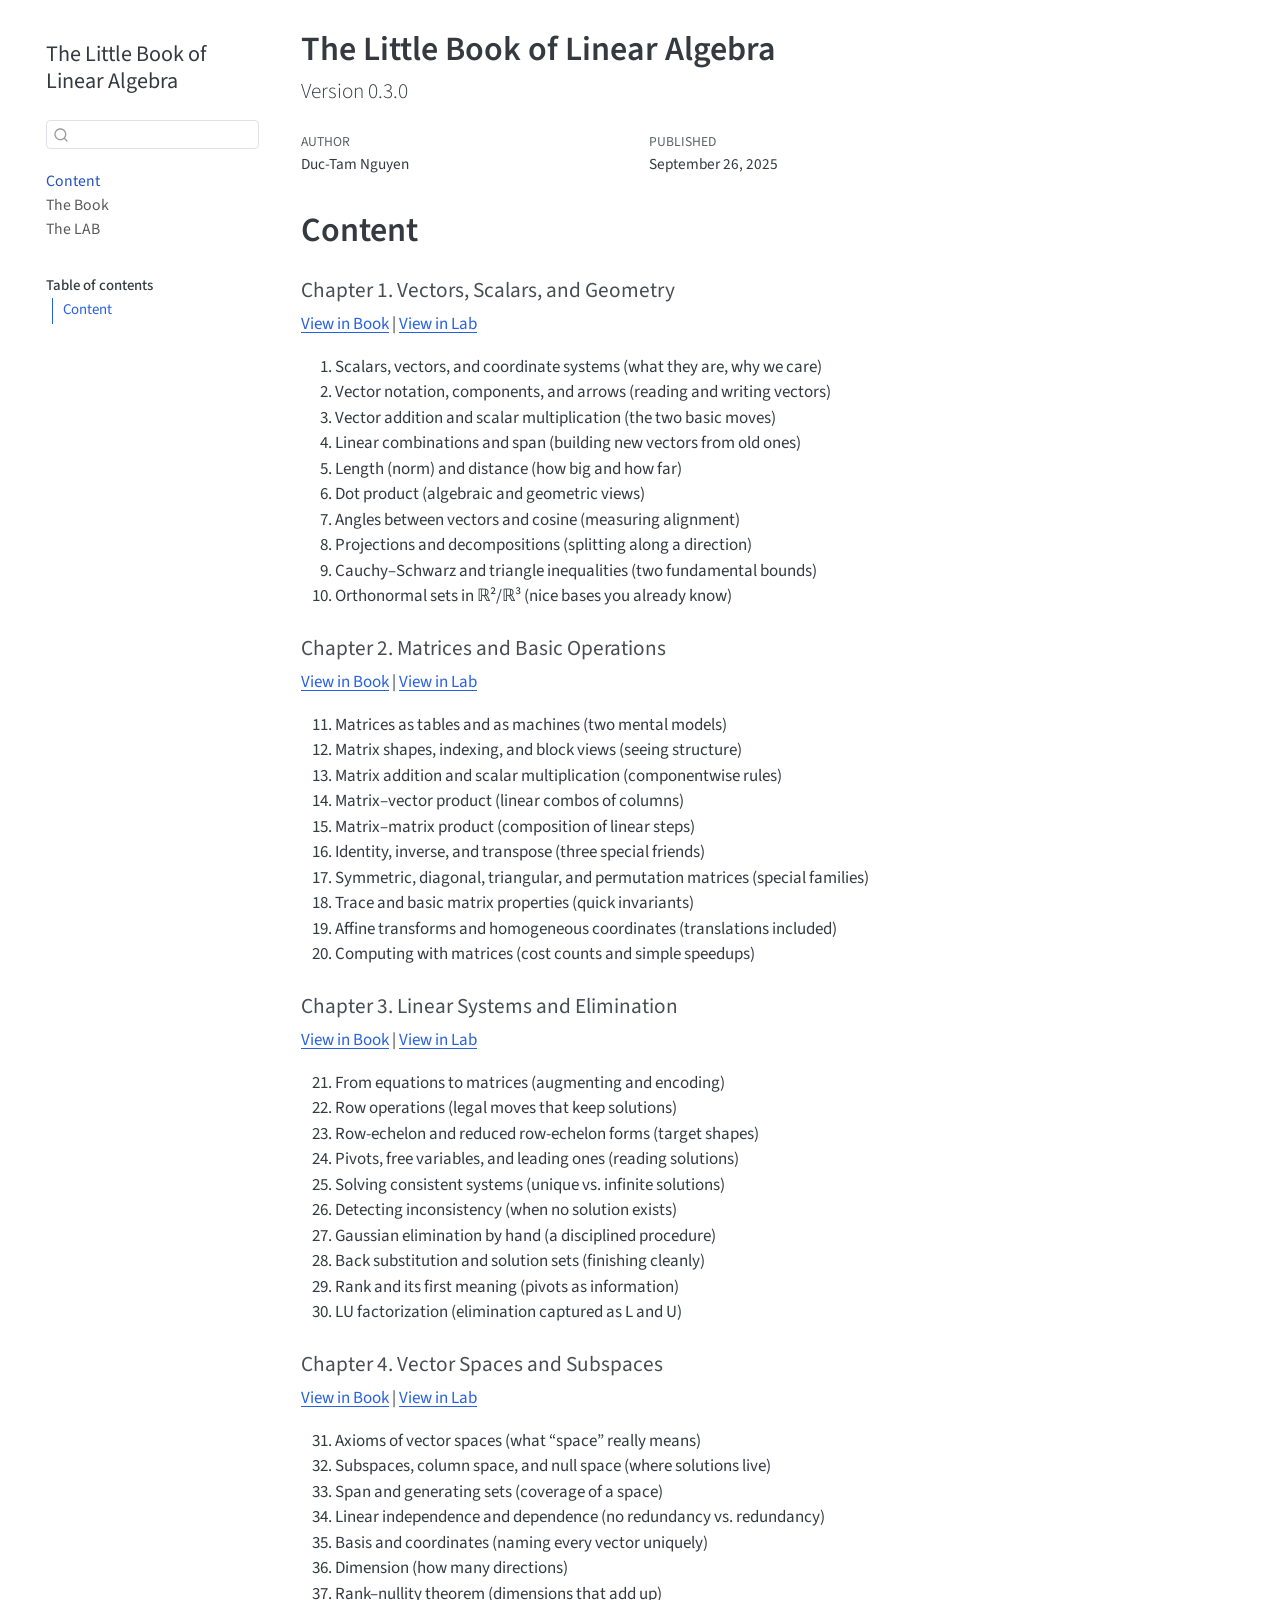
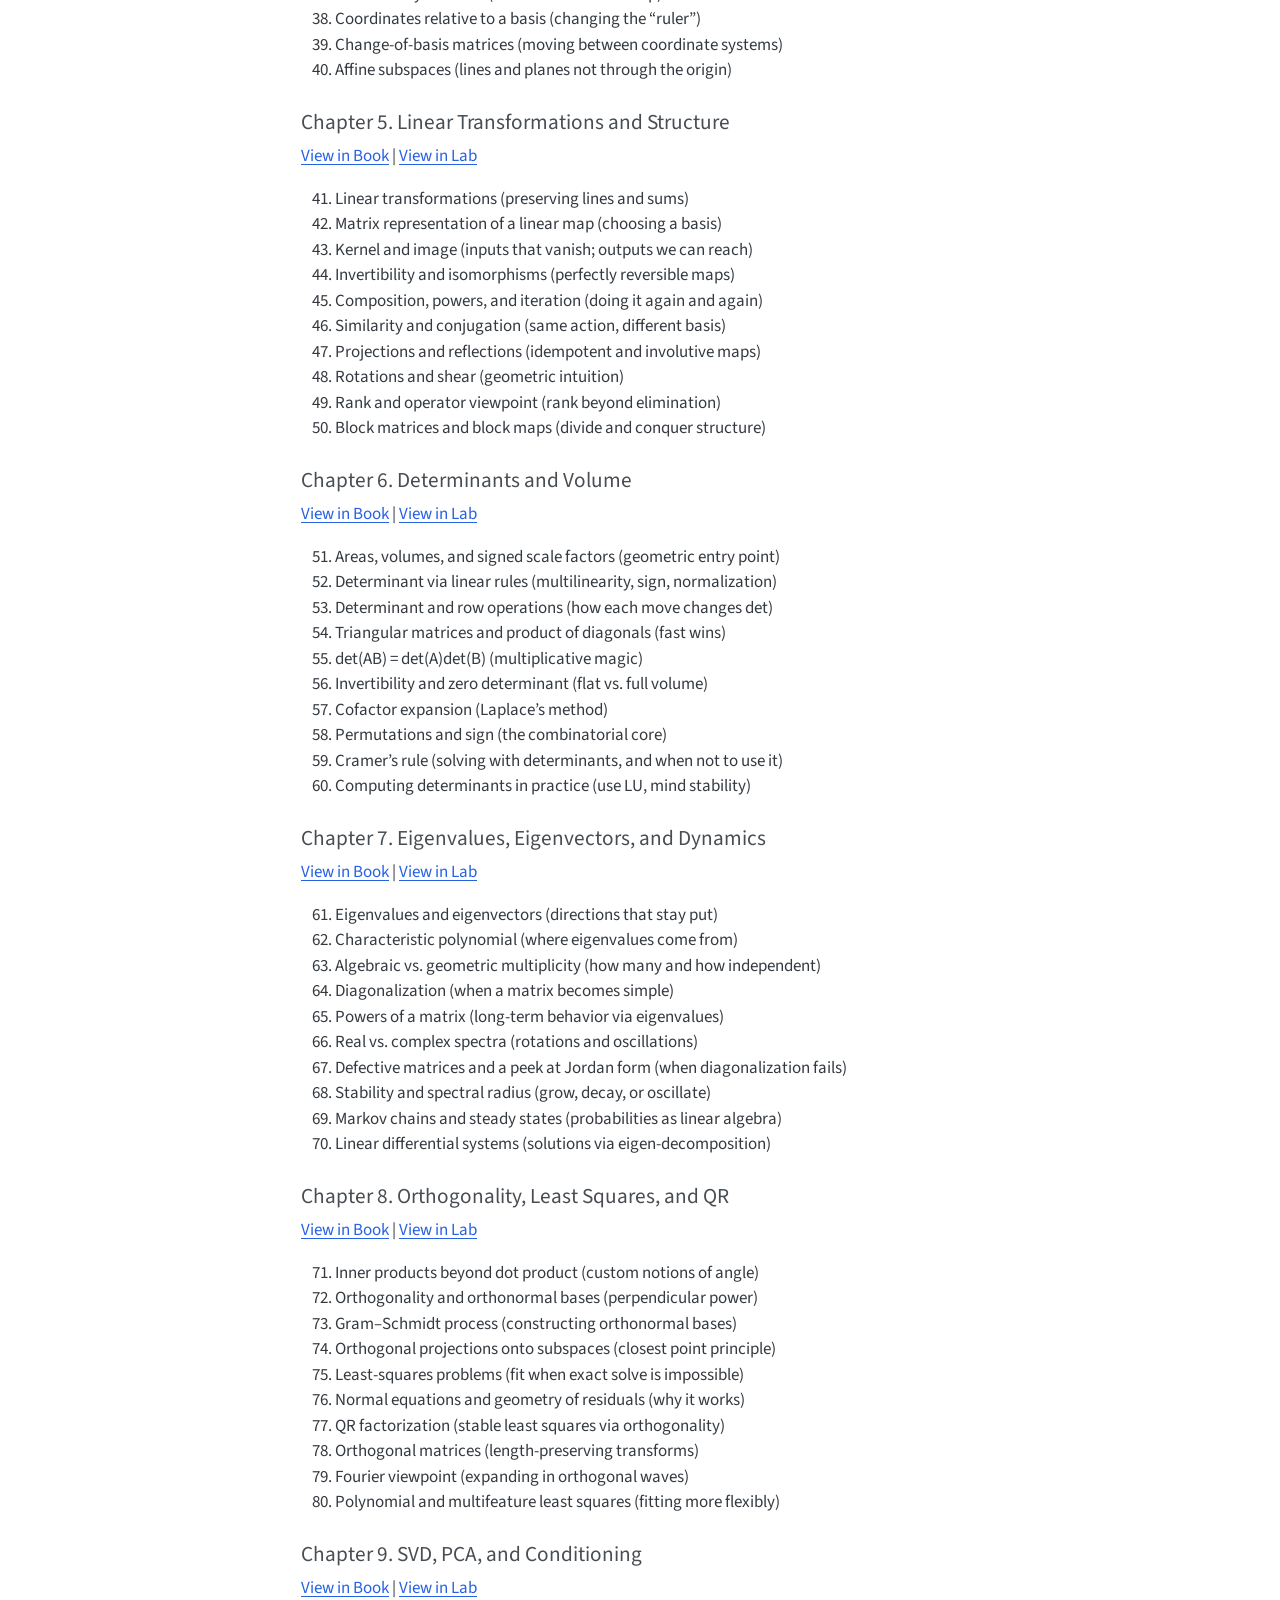
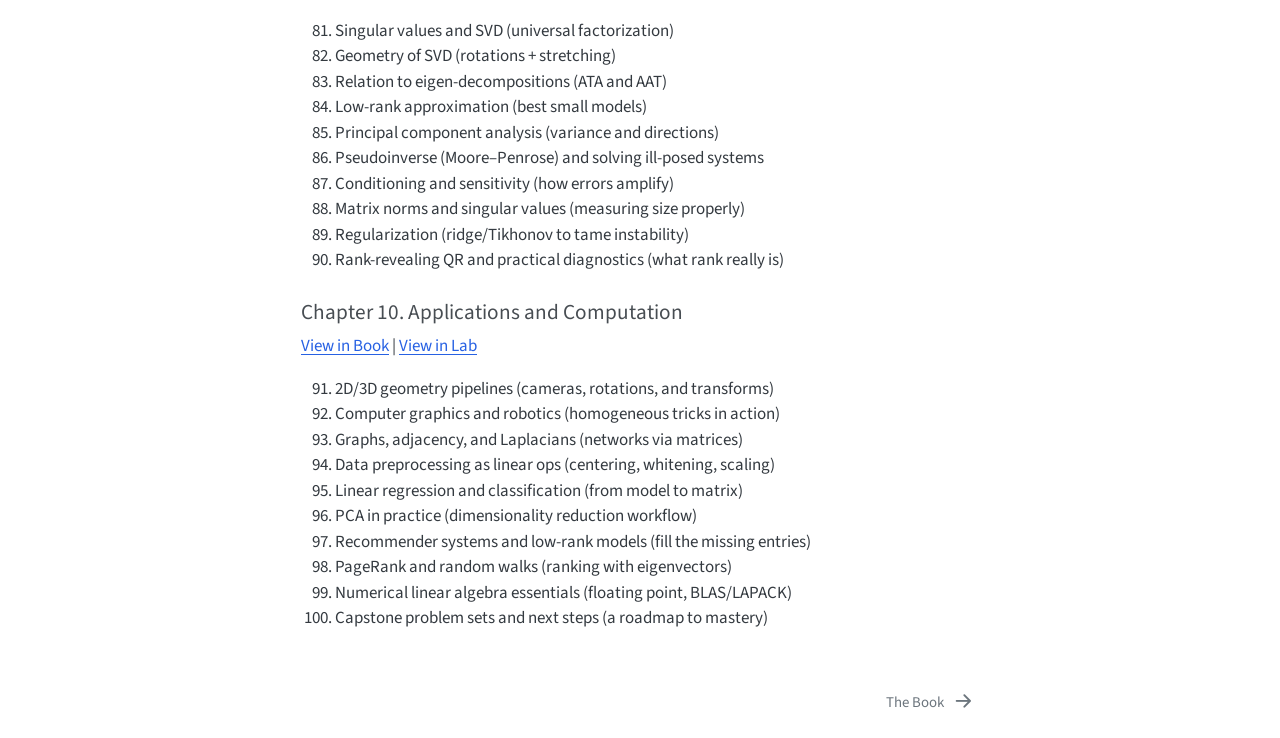
==== commit f0a9ce21: "Add navigation links to chapters in the index" ====
--- a/docs/index.html
+++ b/docs/index.html
@@ -179,6 +179,7 @@
 <h1>Content</h1>
 <section id="chapter-1.-vectors-scalars-and-geometry" class="level4">
 <h4 class="anchored" data-anchor-id="chapter-1.-vectors-scalars-and-geometry">Chapter 1. Vectors, Scalars, and Geometry</h4>
+<p><a href="./books/en-US/book.html#chapter-1.-vectors-scalars-and-geometry">View in Book</a> | <a href="./books/en-US/lab.html#chapter-1.-vectors-scalars-and-geometry">View in Lab</a></p>
 <ol type="1">
 <li>Scalars, vectors, and coordinate systems (what they are, why we care)</li>
 <li>Vector notation, components, and arrows (reading and writing vectors)</li>
@@ -194,6 +195,7 @@
 </section>
 <section id="chapter-2.-matrices-and-basic-operations" class="level4">
 <h4 class="anchored" data-anchor-id="chapter-2.-matrices-and-basic-operations">Chapter 2. Matrices and Basic Operations</h4>
+<p><a href="./books/en-US/book.html#chapter-2.-matrices-and-basic-operations">View in Book</a> | <a href="./books/en-US/lab.html#chapter-2.-matrices-and-basic-operations">View in Lab</a></p>
 <ol start="11" type="1">
 <li>Matrices as tables and as machines (two mental models)</li>
 <li>Matrix shapes, indexing, and block views (seeing structure)</li>
@@ -209,6 +211,7 @@
 </section>
 <section id="chapter-3.-linear-systems-and-elimination" class="level4">
 <h4 class="anchored" data-anchor-id="chapter-3.-linear-systems-and-elimination">Chapter 3. Linear Systems and Elimination</h4>
+<p><a href="./books/en-US/book.html#chapter-3.-linear-systems-and-elimination">View in Book</a> | <a href="./books/en-US/lab.html#chapter-3.-linear-systems-and-elimination">View in Lab</a></p>
 <ol start="21" type="1">
 <li>From equations to matrices (augmenting and encoding)</li>
 <li>Row operations (legal moves that keep solutions)</li>
@@ -224,6 +227,7 @@
 </section>
 <section id="chapter-4.-vector-spaces-and-subspaces" class="level4">
 <h4 class="anchored" data-anchor-id="chapter-4.-vector-spaces-and-subspaces">Chapter 4. Vector Spaces and Subspaces</h4>
+<p><a href="./books/en-US/book.html#chapter-4.-vector-spaces-and-subspaces">View in Book</a> | <a href="./books/en-US/lab.html#chapter-4.-vector-spaces-and-subspaces">View in Lab</a></p>
 <ol start="31" type="1">
 <li>Axioms of vector spaces (what “space” really means)</li>
 <li>Subspaces, column space, and null space (where solutions live)</li>
@@ -239,6 +243,7 @@
 </section>
 <section id="chapter-5.-linear-transformations-and-structure" class="level4">
 <h4 class="anchored" data-anchor-id="chapter-5.-linear-transformations-and-structure">Chapter 5. Linear Transformations and Structure</h4>
+<p><a href="./books/en-US/book.html#chapter-5.-linear-transformations-and-structure">View in Book</a> | <a href="./books/en-US/lab.html#chapter-5.-linear-transformations-and-structure">View in Lab</a></p>
 <ol start="41" type="1">
 <li>Linear transformations (preserving lines and sums)</li>
 <li>Matrix representation of a linear map (choosing a basis)</li>
@@ -254,6 +259,7 @@
 </section>
 <section id="chapter-6.-determinants-and-volume" class="level4">
 <h4 class="anchored" data-anchor-id="chapter-6.-determinants-and-volume">Chapter 6. Determinants and Volume</h4>
+<p><a href="./books/en-US/book.html#chapter-6.-determinants-and-volume">View in Book</a> | <a href="./books/en-US/lab.html#chapter-6.-determinants-and-volume">View in Lab</a></p>
 <ol start="51" type="1">
 <li>Areas, volumes, and signed scale factors (geometric entry point)</li>
 <li>Determinant via linear rules (multilinearity, sign, normalization)</li>
@@ -269,6 +275,7 @@
 </section>
 <section id="chapter-7.-eigenvalues-eigenvectors-and-dynamics" class="level4">
 <h4 class="anchored" data-anchor-id="chapter-7.-eigenvalues-eigenvectors-and-dynamics">Chapter 7. Eigenvalues, Eigenvectors, and Dynamics</h4>
+<p><a href="./books/en-US/book.html#chapter-7.-eigenvalues-eigenvectors-and-dynamics">View in Book</a> | <a href="./books/en-US/lab.html#chapter-7.-eigenvalues-eigenvectors-and-dynamics">View in Lab</a></p>
 <ol start="61" type="1">
 <li>Eigenvalues and eigenvectors (directions that stay put)</li>
 <li>Characteristic polynomial (where eigenvalues come from)</li>
@@ -284,6 +291,7 @@
 </section>
 <section id="chapter-8.-orthogonality-least-squares-and-qr" class="level4">
 <h4 class="anchored" data-anchor-id="chapter-8.-orthogonality-least-squares-and-qr">Chapter 8. Orthogonality, Least Squares, and QR</h4>
+<p><a href="./books/en-US/book.html#chapter-8.-orthogonality-least-squares-and-qr">View in Book</a> | <a href="./books/en-US/lab.html#chapter-8.-orthogonality-least-squares-and-qr">View in Lab</a></p>
 <ol start="71" type="1">
 <li>Inner products beyond dot product (custom notions of angle)</li>
 <li>Orthogonality and orthonormal bases (perpendicular power)</li>
@@ -299,6 +307,7 @@
 </section>
 <section id="chapter-9.-svd-pca-and-conditioning" class="level4">
 <h4 class="anchored" data-anchor-id="chapter-9.-svd-pca-and-conditioning">Chapter 9. SVD, PCA, and Conditioning</h4>
+<p><a href="./books/en-US/book.html#chapter-9.-svd-pca-and-conditioning">View in Book</a> | <a href="./books/en-US/lab.html#chapter-9.-svd-pca-and-conditioning">View in Lab</a></p>
 <ol start="81" type="1">
 <li>Singular values and SVD (universal factorization)</li>
 <li>Geometry of SVD (rotations + stretching)</li>
@@ -314,6 +323,7 @@
 </section>
 <section id="chapter-10.-applications-and-computation" class="level4">
 <h4 class="anchored" data-anchor-id="chapter-10.-applications-and-computation">Chapter 10. Applications and Computation</h4>
+<p><a href="./books/en-US/book.html#chapter-10.-applications-and-computation">View in Book</a> | <a href="./books/en-US/lab.html#chapter-10.-applications-and-computation">View in Lab</a></p>
 <ol start="91" type="1">
 <li>2D/3D geometry pipelines (cameras, rotations, and transforms)</li>
 <li>Computer graphics and robotics (homogeneous tricks in action)</li>
@@ -326,8 +336,6 @@
 <li>Numerical linear algebra essentials (floating point, BLAS/LAPACK)</li>
 <li>Capstone problem sets and next steps (a roadmap to mastery)</li>
 </ol>
-
-
 </section>
 </section>
 
